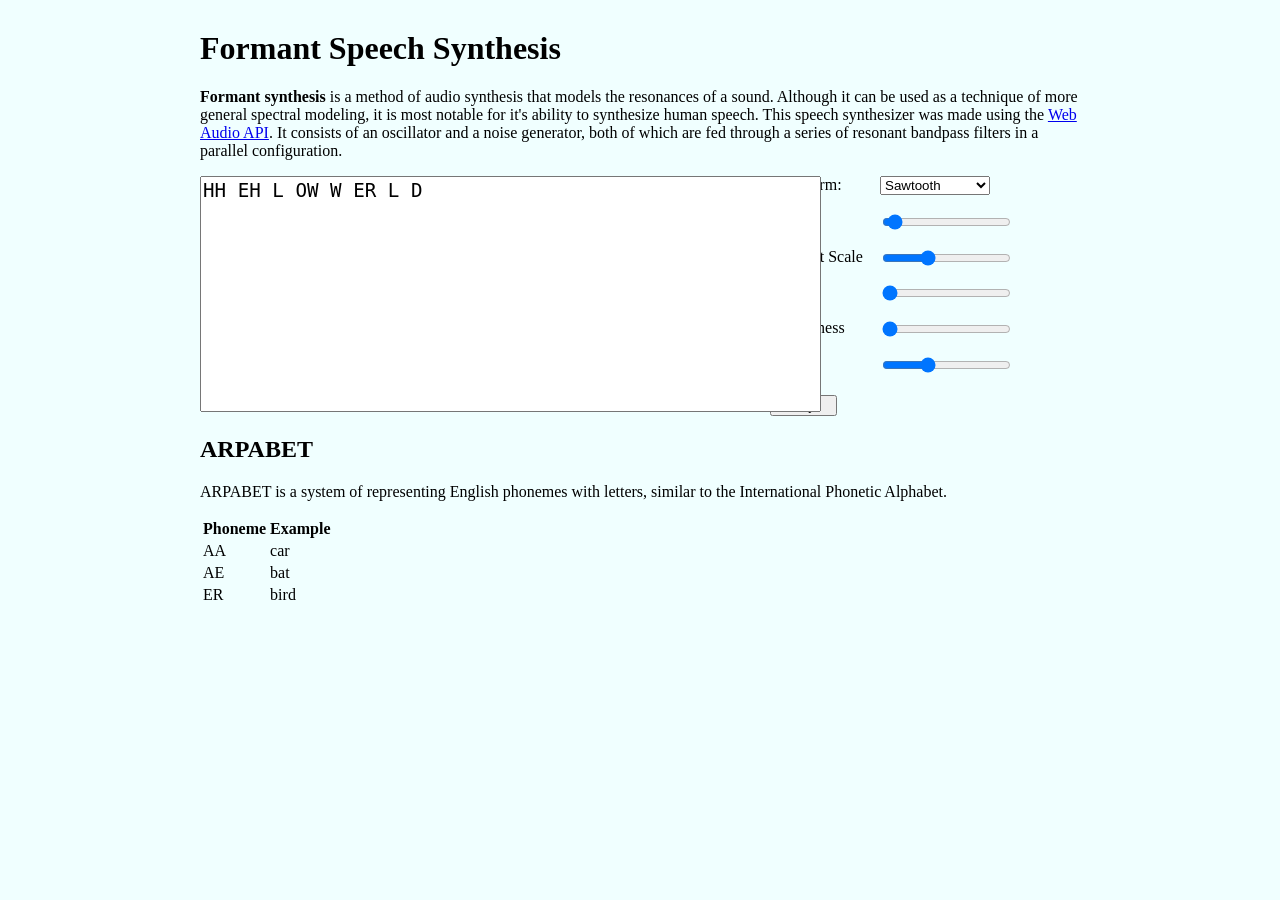
==== index.html @ 686d95c6 "updating sliders" ====
<!DOCTYPE html>
<html lang="en-US">

<!-- speechgadget.io -->

  <head>
  	<meta charset="utf-8" />
  	<meta name="viewport" content="width=device-width" />
  	<title>Speech Synthesizer</title>
  	<link href="./styles/style.css" rel="stylesheet">
  </head>

  <body>
  	
  	<div>
  	  <h1>Formant Speech Synthesis</h1>
  	  <p><strong>Formant synthesis</strong> is a method of audio synthesis that models the resonances of a sound. Although it can be used as a technique of more general spectral modeling, it is most notable for it's ability to synthesize human speech. This speech synthesizer was made using the <a href="https://webaudioapi.com/samples/">Web Audio API</a>. It consists of an oscillator and a noise generator, both of which are fed through a series of resonant bandpass filters in a parallel configuration.</p> <!-- Many of the methods implemented were based on designs laid out in Dennis Klatt's <em>Software For A Parallel/Formant Speech Synthesizer</em>.</p> -->
    </div>

    <div class='app-container'>

      <div class='textarea-container'>
  	    <textarea id="text-field" rows="10" cols="50" spellcheck="false">HH EH L OW W ER L D</textarea>
  	  </div>

  	  <div class='parameter-container'>

        <div class='param-row'>
  	    <!-- <div class='oscillator-container'> -->
          <div class='param-label'>
  	  	    <label for="oscillator-select">Waveform:</label>
          </div>
          <div class='param-select'>
  	        <select name="oscillator" id="oscillator-select">
  	          <option value="sawtooth">Sawtooth</option>
  	          <option value="square">Square</option>
  	          <option value="noise">Noise</option>
  	        </select>
          </div>

  	    </div>

        <div class='param-row'>
          <div class='param-label'>
  	        <label for="frequency">Pitch</label>
          </div>
          <div class='param-slider'>
  	        <input 
  	  	      name="frequency"
  	          id="frequency" 
  	          type="range" 
  	          min="40" 
  	          max="500" 
  	          value="60" />
          </div>
  	    </div>

  	    <div class='param-row'>
          <div class='param-label'>
  	  	    <label for="formant-shift">Formant Scale</label>
          </div>
          <div class='param-slider'>
  	        <input 
  	          name="formant-shift"
  	  	      id="formant-shift"
  	  	      type="range"
  	  	      min="0.5"
  	  	      max="2"
  	  	      value="1"
  	  	      step=0.05 />
          </div>
  	    </div>

  	    <div class='param-row'>
          <div class='param-label'>
  	        <label for='vibrato-slider'>Vibrato</label>
          </div>
          <div class='param-slider'>
  	        <input 
  	          type="range" 
  	          name="vibrato-slider"
  	          id="vibrato"
  	          min="0"
  	          max="1"
  	          value="0"
  	          step=0.01 />
          </div>
  	    </div>

        <div class='param-row'>
          <div class='param-label'>
            <label for='breathiness-slider'>Breathiness</label>
          </div>
          <div class='param-slider'>
            <input 
              type="range" 
              name="breathiness-slider"
              id="breathiness"
              min="0"
              max="1"
              value="0"
              step=0.01 />
          </div>
        </div>

        <div class='param-row'>
          <div class='param-label'>
            <label for='speed-slider'>Speed</label>
          </div>
          <div class='param-slider'>
            <input 
              type="range"
              name="speed-slider"
              id="speed"
              min="0.5"
              max="2"
              value="1"
              step=0.01 />
          </div>
        </div>

        <div>
          <button id="say-button">Say</button>
        </div>

  	  </div>
  	  
  	</div>

  	<div class='arpabet-container'>
  	  <h2>ARPABET</h2>
  	  <p>ARPABET is a system of representing English phonemes with letters, similar to the International Phonetic Alphabet.
  	  <table>
  	  	<tr>
  	  	  <th>Phoneme</th>
  	  	  <th>Example</th>
  	  	</tr>
  	  	<tr>
  	  	  <td>AA</td>
  	  	  <td>car</td>
  	  	</tr>
  	  	<tr>
  	  	  <td>AE</td>
  	  	  <td>bat</td>
  	  	</tr>
  	  	<tr>
  	  	  <td>ER</th>
  	  	  <td>bird</td>
  	  </table>
<!--   	  <p>AA: <em>car</em><br>AE: <em>bat</em><br>IY: <em>eat</em></p> -->
  	</div>

  	<script src="scripts/main.js"></script>
  </body>

</html>
---- styles/style.css ----
html {background-color: azure;}

/*h1,
h2,
p,
label,
table */

body {
  /*font-family: Calibri;*/
  margin-left: 200px;
  margin-right: 200px;
  margin-top: 30px;
}

/*h1,
h2,
p {
  text-align: center;
}*/


textarea {
  /*width: 1000px;
  height: 400px;*/
  resize: none;
  font-size: 1.2rem;
  text-transform: uppercase;
  position: relative;
  left: 0%;
  /*display: block;
  margin-left: auto;
  margin-right: auto;*/
  /*color: white;
  background-color: black;*/
}

.app-container {
  display: flex;
/*  margin: auto;
  width: 50%;
  padding: 10px;*/
}

.textarea-container {
  /*position: absolute;*/
  width: 570px;
}

.parameter-container {
  display: flex;
  /*flex: 1;*/
  flex-direction: column;
  width: 300px;
  /*position: absolute;*/
  /*left: 38%;*/
}

.param-row {
  display: flex;
  flex: 1;
  flex-direction: row;
}

.param-label {
  width: 110px;
}

#oscillator-select {
  width: 110px;
}

.param-slider {
  flex-wrap: wrap;
}

.arpabet-container {
  /*position: absolute;*/
  /*top: 60%;*/
}

button {
  margin-top: 5px;
  padding-left: 20px;
  padding-right: 20px;
}

/*
.formant-shift-container {
  position: absolute;
  left: 0%;
  top: 0%;
}*/
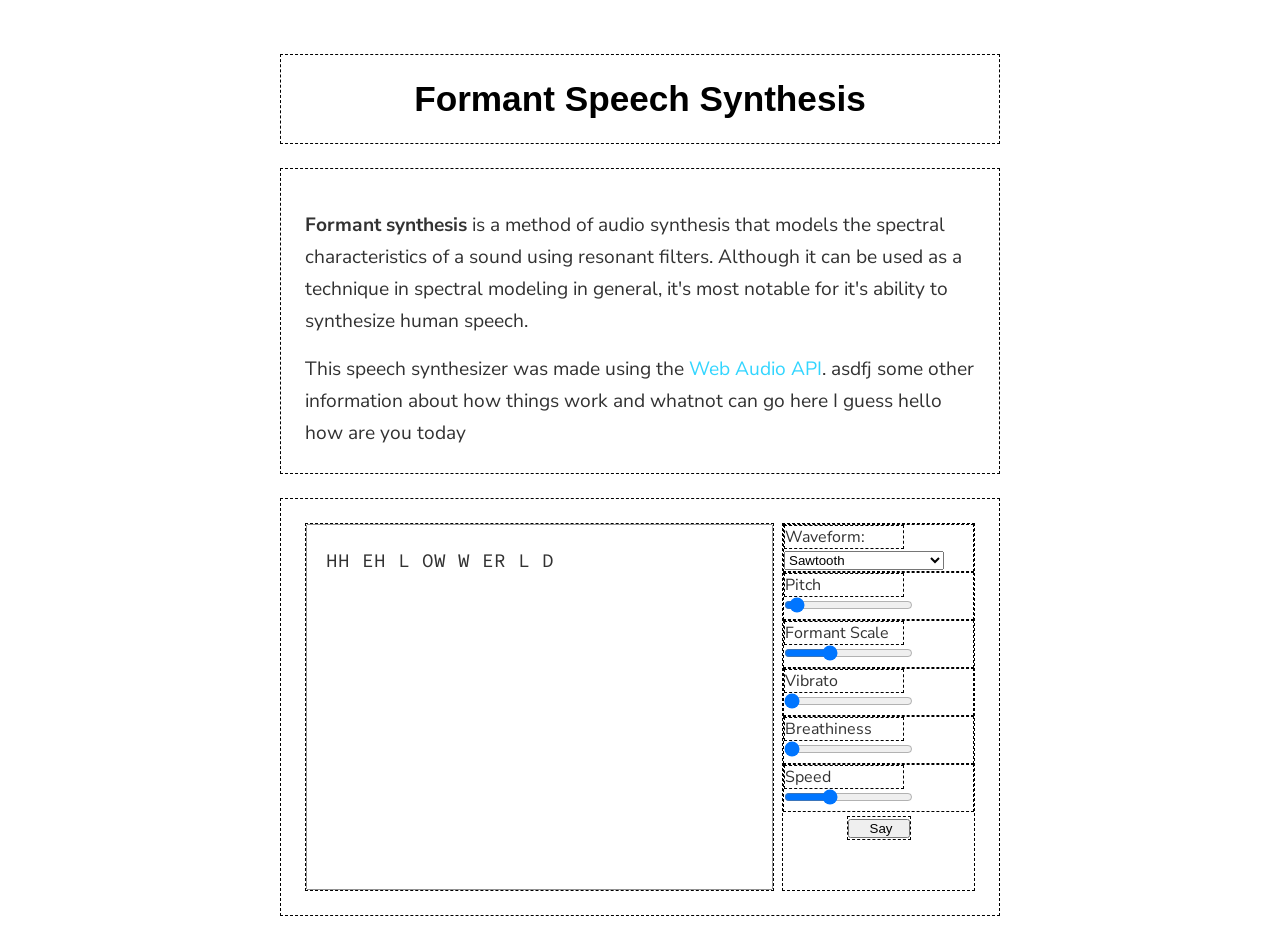
==== commit 042a461b: "updating css" ====
--- a/index.html
+++ b/index.html
@@ -8,126 +8,138 @@
   	<meta name="viewport" content="width=device-width" />
   	<title>Speech Synthesizer</title>
   	<link href="./styles/style.css" rel="stylesheet">
+    <link rel='stylesheet' href='https://fonts.googleapis.com/css?family=Poppins'>
+    <link rel='stylesheet' href='https://fonts.googleapis.com/css?family=Open+Sans'>
+    <link rel='stylesheet' href='https://fonts.googleapis.com/css?family=Work+Sans'>
+    <link rel='stylesheet' href='https://fonts.googleapis.com/css?family=Roboto+Mono'>
+    <link rel='stylesheet' href='https://fonts.googleapis.com/css?family=Nunito+Sans'>
+    <link rel='stylesheet' href='https://fonts.googleapis.com/css?family=Source+Code+Pro'>
   </head>
 
   <body>
-  	
-  	<div>
-  	  <h1>Formant Speech Synthesis</h1>
-  	  <p><strong>Formant synthesis</strong> is a method of audio synthesis that models the resonances of a sound. Although it can be used as a technique of more general spectral modeling, it is most notable for it's ability to synthesize human speech. This speech synthesizer was made using the <a href="https://webaudioapi.com/samples/">Web Audio API</a>. It consists of an oscillator and a noise generator, both of which are fed through a series of resonant bandpass filters in a parallel configuration.</p> <!-- Many of the methods implemented were based on designs laid out in Dennis Klatt's <em>Software For A Parallel/Formant Speech Synthesizer</em>.</p> -->
-    </div>
 
-    <div class='app-container'>
+    <div class='content'>
 
-      <div class='textarea-container'>
-  	    <textarea id="text-field" rows="10" cols="50" spellcheck="false">HH EH L OW W ER L D</textarea>
-  	  </div>
+	  <div class="about-container">
+		<h1>Formant Speech Synthesis</h1>
+	  </div>
+	
+	  <div class="about-container">
+  	    <p><strong>Formant synthesis</strong> is a method of audio synthesis that models the spectral characteristics of a sound using resonant filters. Although it can be used as a technique in spectral modeling in general, it's most notable for it's ability to synthesize human speech.</p>
+		<p>This speech synthesizer was made using the <a href="https://webaudioapi.com/samples/">Web Audio API</a>. asdfj some other information about how things work and whatnot can go here I guess hello how are you today</p>
+	  </div>
 
-  	  <div class='parameter-container'>
+      <div class='app-container'>
 
-        <div class='param-row'>
-  	    <!-- <div class='oscillator-container'> -->
-          <div class='param-label'>
-  	  	    <label for="oscillator-select">Waveform:</label>
+        <div class='textarea-container'>
+  	      <textarea id="text-field" rows="10" cols="50" spellcheck="false">HH EH L OW W ER L D</textarea>
+  	    </div>
+
+  	    <div class='parameter-container'>
+
+          <div class='param-row'>
+  	      <!-- <div class='oscillator-container'> -->
+            <div class='param-label'>
+  	  	      <label for="oscillator-select">Waveform:</label>
+            </div>
+            <div class='param-select'>
+  	          <select name="oscillator" id="oscillator-select">
+  	            <option value="sawtooth">Sawtooth</option>
+  	            <option value="square">Square</option>
+  	            <option value="noise">Noise</option>
+  	          </select>
+            </div>
+
+  	      </div>
+
+          <div class='param-row'>
+            <div class='param-label'>
+  	          <label for="frequency">Pitch</label>
+            </div>
+            <div class='param-slider'>
+  	          <input 
+  	  	        name="frequency"
+  	            id="frequency" 
+  	            type="range" 
+  	            min="40" 
+  	            max="500" 
+  	            value="60" />
+            </div>
+  	      </div>
+
+  	      <div class='param-row'>
+            <div class='param-label'>
+  	  	      <label for="formant-shift">Formant Scale</label>
+            </div>
+            <div class='param-slider'>
+  	          <input 
+  	            name="formant-shift"
+  	  	        id="formant-shift"
+  	  	        type="range"
+  	  	        min="0.5"
+  	  	        max="2"
+  	  	        value="1"
+  	  	        step=0.05 />
+            </div>
+  	      </div>
+
+  	      <div class='param-row'>
+            <div class='param-label'>
+  	          <label for='vibrato-slider'>Vibrato</label>
+            </div>
+            <div class='param-slider'>
+  	          <input 
+  	            type="range" 
+  	            name="vibrato-slider"
+  	            id="vibrato"
+  	            min="0"
+  	            max="1"
+  	            value="0"
+  	            step=0.01 />
+            </div>
+  	      </div>
+
+          <div class='param-row'>
+            <div class='param-label'>
+              <label for='breathiness-slider'>Breathiness</label>
+            </div>
+            <div class='param-slider'>
+              <input 
+                type="range" 
+                name="breathiness-slider"
+                id="breathiness"
+                min="0"
+                max="1"
+                value="0"
+                step=0.01 />
+            </div>
           </div>
-          <div class='param-select'>
-  	        <select name="oscillator" id="oscillator-select">
-  	          <option value="sawtooth">Sawtooth</option>
-  	          <option value="square">Square</option>
-  	          <option value="noise">Noise</option>
-  	        </select>
+
+          <div class='param-row'>
+            <div class='param-label'>
+              <label for='speed-slider'>Speed</label>
+            </div>
+            <div class='param-slider'>
+              <input 
+                type="range"
+                name="speed-slider"
+                id="speed"
+                min="0.5"
+                max="2"
+                value="1"
+                step=0.01 />
+            </div>
+          </div>
+
+          <div class="button-container">
+            <button id="say-button">Say</button>
           </div>
 
   	    </div>
+  	  
+  	  </div>
 
-        <div class='param-row'>
-          <div class='param-label'>
-  	        <label for="frequency">Pitch</label>
-          </div>
-          <div class='param-slider'>
-  	        <input 
-  	  	      name="frequency"
-  	          id="frequency" 
-  	          type="range" 
-  	          min="40" 
-  	          max="500" 
-  	          value="60" />
-          </div>
-  	    </div>
-
-  	    <div class='param-row'>
-          <div class='param-label'>
-  	  	    <label for="formant-shift">Formant Scale</label>
-          </div>
-          <div class='param-slider'>
-  	        <input 
-  	          name="formant-shift"
-  	  	      id="formant-shift"
-  	  	      type="range"
-  	  	      min="0.5"
-  	  	      max="2"
-  	  	      value="1"
-  	  	      step=0.05 />
-          </div>
-  	    </div>
-
-  	    <div class='param-row'>
-          <div class='param-label'>
-  	        <label for='vibrato-slider'>Vibrato</label>
-          </div>
-          <div class='param-slider'>
-  	        <input 
-  	          type="range" 
-  	          name="vibrato-slider"
-  	          id="vibrato"
-  	          min="0"
-  	          max="1"
-  	          value="0"
-  	          step=0.01 />
-          </div>
-  	    </div>
-
-        <div class='param-row'>
-          <div class='param-label'>
-            <label for='breathiness-slider'>Breathiness</label>
-          </div>
-          <div class='param-slider'>
-            <input 
-              type="range" 
-              name="breathiness-slider"
-              id="breathiness"
-              min="0"
-              max="1"
-              value="0"
-              step=0.01 />
-          </div>
-        </div>
-
-        <div class='param-row'>
-          <div class='param-label'>
-            <label for='speed-slider'>Speed</label>
-          </div>
-          <div class='param-slider'>
-            <input 
-              type="range"
-              name="speed-slider"
-              id="speed"
-              min="0.5"
-              max="2"
-              value="1"
-              step=0.01 />
-          </div>
-        </div>
-
-        <div>
-          <button id="say-button">Say</button>
-        </div>
-
-  	  </div>
-  	  
-  	</div>
-
-  	<div class='arpabet-container'>
+  	<!-- <div class='arpabet-container'>
   	  <h2>ARPABET</h2>
   	  <p>ARPABET is a system of representing English phonemes with letters, similar to the International Phonetic Alphabet.
   	  <table>
@@ -147,10 +159,12 @@
   	  	  <td>ER</th>
   	  	  <td>bird</td>
   	  </table>
-<!--   	  <p>AA: <em>car</em><br>AE: <em>bat</em><br>IY: <em>eat</em></p> -->
-  	</div>
+  	</div> -->
+
+    </div>
 
   	<script src="scripts/main.js"></script>
+
   </body>
 
 </html>
--- a/styles/style.css
+++ b/styles/style.css
@@ -1,86 +1,122 @@
-html {background-color: azure;}
 
-/*h1,
-h2,
-p,
-label,
-table */
+* {
+  margin: 0;
+  padding: 0;
+  box-sizing: border-box;
+}
+
+.content {
+  width: 60%;
+}
+
+.about-container, .app-container {
+  border: 1px dashed;
+  margin: 1.5rem;
+  padding: 1.5rem;
+}
 
 body {
-  /*font-family: Calibri;*/
-  margin-left: 200px;
-  margin-right: 200px;
+  font-family: 'Nunito Sans';
+  margin-left: auto;
+  margin-right: auto;
   margin-top: 30px;
 }
 
-/*h1,
-h2,
+h1 {
+  text-align: center;
+  font-size: 2.2rem;
+}
+
+h1, h2, h3 {
+  font-family: Poppins bold, sans-serif;
+}
+
 p {
-  text-align: center;
-}*/
+  font-size: 1.2rem;
+  line-height: 2rem;
+  margin-top: 1rem;
+}
 
+p, 
+label, 
+li,
+textarea {
+  opacity: 80%;
+}
 
-textarea {
-  /*width: 1000px;
-  height: 400px;*/
-  resize: none;
-  font-size: 1.2rem;
-  text-transform: uppercase;
-  position: relative;
-  left: 0%;
-  /*display: block;
-  margin-left: auto;
-  margin-right: auto;*/
-  /*color: white;
-  background-color: black;*/
+a {
+  text-decoration: none;
+  color: #00ccff;
 }
 
 .app-container {
   display: flex;
-/*  margin: auto;
-  width: 50%;
-  padding: 10px;*/
+  flex-direction: row;
 }
 
 .textarea-container {
-  /*position: absolute;*/
-  width: 570px;
+  flex: 1;
+  min-width: 70%;
+  border: 1px dashed;
+  margin-right: 0.5rem;
+}
+
+textarea {
+  resize: none;
+  font-family: 'Source Code Pro';
+  font-size: 1.2rem;
+  line-height: 2rem;
+  text-transform: uppercase;
+
+  padding: 1em;
+  width: 100%;
+  height: 100%;
 }
 
 .parameter-container {
+  /* flex-wrap: wrap; */
+  border: 1px dashed;
   display: flex;
-  /*flex: 1;*/
   flex-direction: column;
-  width: 300px;
-  /*position: absolute;*/
-  /*left: 38%;*/
+  max-width: 50%;
 }
 
 .param-row {
+  border: 1px dashed;
   display: flex;
-  flex: 1;
   flex-direction: row;
+  flex-wrap: wrap;
+  height: 3rem;
 }
 
 .param-label {
-  width: 110px;
+  border: 1px dashed;
+  width: 12ch;
+}
+
+.param-select {
+  flex-wrap: wrap;
+  width: 10rem;
 }
 
 #oscillator-select {
-  width: 110px;
+  width: 100%;
 }
 
 .param-slider {
   flex-wrap: wrap;
 }
 
-.arpabet-container {
-  /*position: absolute;*/
-  /*top: 60%;*/
+.button-container {
+  border: 1px dashed;
+  width: 4em;
+  margin-left: auto;
+  margin-right: auto;
+  margin-top: 2%;
 }
 
 button {
-  margin-top: 5px;
+  width: 100%;
   padding-left: 20px;
   padding-right: 20px;
 }
@@ -91,3 +127,9 @@
   left: 0%;
   top: 0%;
 }*/
+
+body {
+  display:flex;
+  justify-content: center;
+}
+
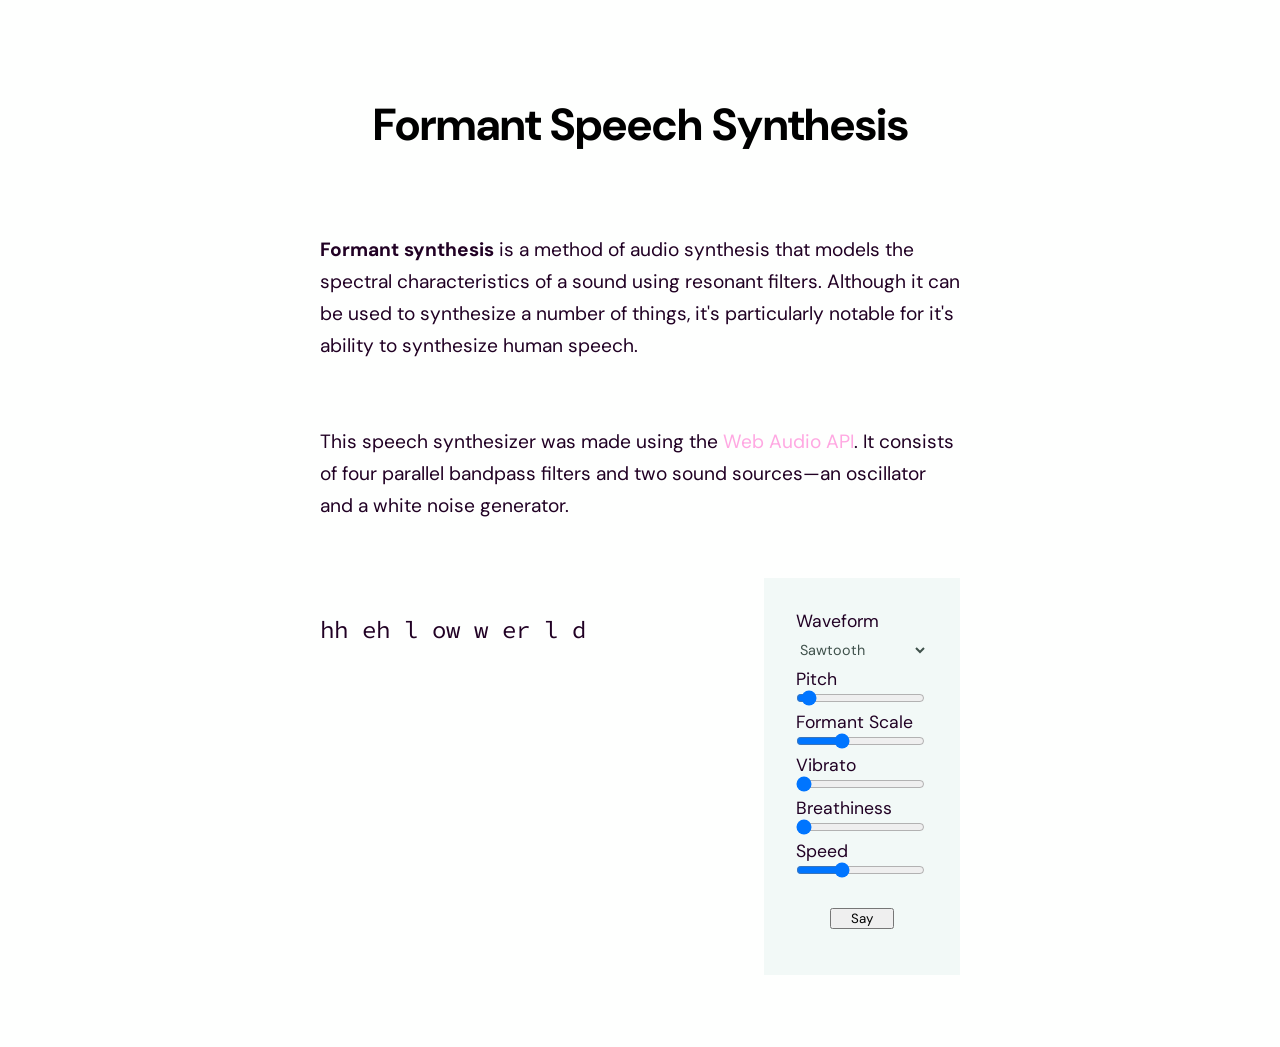
==== commit abec344e: "styling" ====
--- a/index.html
+++ b/index.html
@@ -14,6 +14,9 @@
     <link rel='stylesheet' href='https://fonts.googleapis.com/css?family=Roboto+Mono'>
     <link rel='stylesheet' href='https://fonts.googleapis.com/css?family=Nunito+Sans'>
     <link rel='stylesheet' href='https://fonts.googleapis.com/css?family=Source+Code+Pro'>
+	<link rel="stylesheet" href="https://fonts.googleapis.com/css?family=DM+Sans">
+	<link href="https://fonts.googleapis.com/css2?family=DM+Sans:wght@700&display=swap" rel="stylesheet">
+
   </head>
 
   <body>
@@ -25,14 +28,20 @@
 	  </div>
 	
 	  <div class="about-container">
-  	    <p><strong>Formant synthesis</strong> is a method of audio synthesis that models the spectral characteristics of a sound using resonant filters. Although it can be used as a technique in spectral modeling in general, it's most notable for it's ability to synthesize human speech.</p>
-		<p>This speech synthesizer was made using the <a href="https://webaudioapi.com/samples/">Web Audio API</a>. asdfj some other information about how things work and whatnot can go here I guess hello how are you today</p>
+  	    <p><strong>Formant synthesis</strong> is a method of audio synthesis that models the spectral characteristics of a sound using resonant filters. 
+			Although it can be used to synthesize a number of things, it's particularly notable for it's ability to synthesize human speech.</p>
+		<p>This speech synthesizer was made using the <a href="https://webaudioapi.com/samples/">Web Audio API</a>. 
+			It consists of four parallel bandpass filters and two sound sources&mdash;an oscillator and a white noise generator.</p>
+		
+		<!-- <p>It uses CMU's <a href="http://www.speech.cs.cmu.edu/tools/lextool.html">LexTool</a> for converting English text into pronouncable phonemes.</p> -->
+			
+	    <!-- <p>asdfj some other information about how things work and whatnot can go here I guess hello how are you today</p> -->
 	  </div>
 
       <div class='app-container'>
 
         <div class='textarea-container'>
-  	      <textarea id="text-field" rows="10" cols="50" spellcheck="false">HH EH L OW W ER L D</textarea>
+  	      <textarea id="text-field" rows="10" cols="50" spellcheck="false">hh eh l ow w er l d</textarea>
   	    </div>
 
   	    <div class='parameter-container'>
@@ -40,7 +49,7 @@
           <div class='param-row'>
   	      <!-- <div class='oscillator-container'> -->
             <div class='param-label'>
-  	  	      <label for="oscillator-select">Waveform:</label>
+  	  	      <label for="oscillator-select">Waveform</label>
             </div>
             <div class='param-select'>
   	          <select name="oscillator" id="oscillator-select">
--- a/styles/style.css
+++ b/styles/style.css
@@ -3,133 +3,210 @@
   margin: 0;
   padding: 0;
   box-sizing: border-box;
+  /* border: 1px dashed; */
 }
 
 .content {
+  background-color: #FEFFFE;
   width: 60%;
+  /* padding-left: 2rem;
+  padding-right: 2rem; */
+  padding-left: 0.8rem;
+  padding-right: 0.8rem;
+  padding: 2rem;
+  height: 100%;
 }
 
 .about-container, .app-container {
-  border: 1px dashed;
-  margin: 1.5rem;
-  padding: 1.5rem;
+  /* margin: 1rem; */
+  /* margin-top: 1.5rem; */
+  /* margin-bottom: 1.5rem; */
 }
 
 body {
-  font-family: 'Nunito Sans';
+  /* height: 100rem; */
+  /* height: 100%; */
+
+  display:flex;
+  justify-content: center;
+
+  /* font-family: 'Nunito Sans'; */
+  font-family: 'DM Sans';
   margin-left: auto;
   margin-right: auto;
-  margin-top: 30px;
+  margin-top: 1rem;
+  margin-bottom: 1rem;
+  /* background-color: #210124; */
+  background-color:  #FEFFFE;
 }
 
 h1 {
   text-align: center;
-  font-size: 2.2rem;
+  font-size: 2.8rem;
+
+  /* font-size: 3.5rem; */
+  padding: 3rem;
 }
 
 h1, h2, h3 {
-  font-family: Poppins bold, sans-serif;
+  /* font-family: Poppins bold, sans-serif; */
+  /* font-family: 'DM Sans', sans-serif; */
+  /* font-weight: 700; */
 }
 
 p {
+  /* margin-top: 1rem; */
+  /* margin-bottom: 1rem; */
   font-size: 1.2rem;
   line-height: 2rem;
-  margin-top: 1rem;
+
+  /* background-color: #eb892e62; */
+  /* background-color: #FEFFFE; */
+  padding: 4rem;
+  padding: 2rem;
 }
 
 p, 
 label, 
 li,
-textarea {
-  opacity: 80%;
+textarea, 
+select 
+button {
+  /* opacity: 80%; */
+  color: #210124;
+}
+
+label {
+  font-size: 1.1rem;
 }
 
 a {
   text-decoration: none;
-  color: #00ccff;
+  /* color: #00ccff; */
+  color: #FEFFFE;
+  color: #ff8ad8bd;
 }
 
 .app-container {
+  /* border: 3px solid rgb(241, 241, 241); */
+  /* padding: 1rem; */
   display: flex;
   flex-direction: row;
+  padding: 1.5rem;   
+  padding-left: 0;
+  padding-right: 2rem;
+  height: 32%;
+}
+
+.app-container, textarea {
+  background-color: #FEFFFE;
 }
 
 .textarea-container {
   flex: 1;
-  min-width: 70%;
-  border: 1px dashed;
-  margin-right: 0.5rem;
+  /* min-width: 70%; */
+  margin-right: 1.5rem;
 }
 
 textarea {
+  /* border: 4px solid rgb(241, 241, 241); */
+  border: none;
+  /* border: none; */
+  outline: none;
   resize: none;
   font-family: 'Source Code Pro';
-  font-size: 1.2rem;
+  /* font-size: 1.4rem; */
+  font-size: 1.5rem;
   line-height: 2rem;
-  text-transform: uppercase;
-
-  padding: 1em;
+  text-transform: lowercase;
+
+  color: #210124;
+
+  padding: 1.5em;
   width: 100%;
   height: 100%;
+  padding-left: 2rem;
 }
 
 .parameter-container {
+  /* border: 4px solid rgb(241, 241, 241); */
+  /* background-color: #E5FCF5; */
+  /* background-color: #f1f7f5; */
+  background-color: #d4ebe44c;
+  /* padding: 1rem; */
+  padding: 2rem;
   /* flex-wrap: wrap; */
-  border: 1px dashed;
   display: flex;
   flex-direction: column;
-  max-width: 50%;
+  /* max-width: 50%; */
+  width: min-content;
 }
 
 .param-row {
-  border: 1px dashed;
   display: flex;
   flex-direction: row;
   flex-wrap: wrap;
-  height: 3rem;
+  /* height: 3rem; */
 }
 
 .param-label {
-  border: 1px dashed;
   width: 12ch;
 }
+
 
 .param-select {
   flex-wrap: wrap;
-  width: 10rem;
+  /* width: 10rem; */
+  width: 100%;
+}
+
+#oscillator-select:hover {
+  background-color: #e0ebe89e;
 }
 
 #oscillator-select {
-  width: 100%;
+  font-size: 0.9rem;
+  width: 100%;
+  /* display: none; */
+  /* background-color: #f1f7f5; */
+  background-color: #ffffff00;
+  color: #40524c;
+  border: none;
+
+  padding-top: 0.5rem;
+  padding-bottom: 0.5rem;
+  font-family: 'DM Sans';
 }
 
 .param-slider {
   flex-wrap: wrap;
 }
 
-.button-container {
-  border: 1px dashed;
+.button-container { 
   width: 4em;
+  /* width: 100%; */
   margin-left: auto;
   margin-right: auto;
-  margin-top: 2%;
+  /* margin-top: 2%; */
+  margin-top: 1.5rem;
 }
 
 button {
   width: 100%;
-  padding-left: 20px;
-  padding-right: 20px;
-}
-
-/*
-.formant-shift-container {
-  position: absolute;
-  left: 0%;
-  top: 0%;
-}*/
-
-body {
-  display:flex;
-  justify-content: center;
-}
-
+  font-family: 'DM Sans';
+  /* padding-left: 20px; */
+  /* padding-right: 20px; */
+
+  /* padding: 0.5rem; */
+  /* border: none; */
+  /* background-color: #c5d8d2; */
+  /* background-color: #e0ebe89e; */
+}
+
+/* button:hover { */
+  /* background-color: #e0ebe8d5; */
+/* } */
+
+
+
+
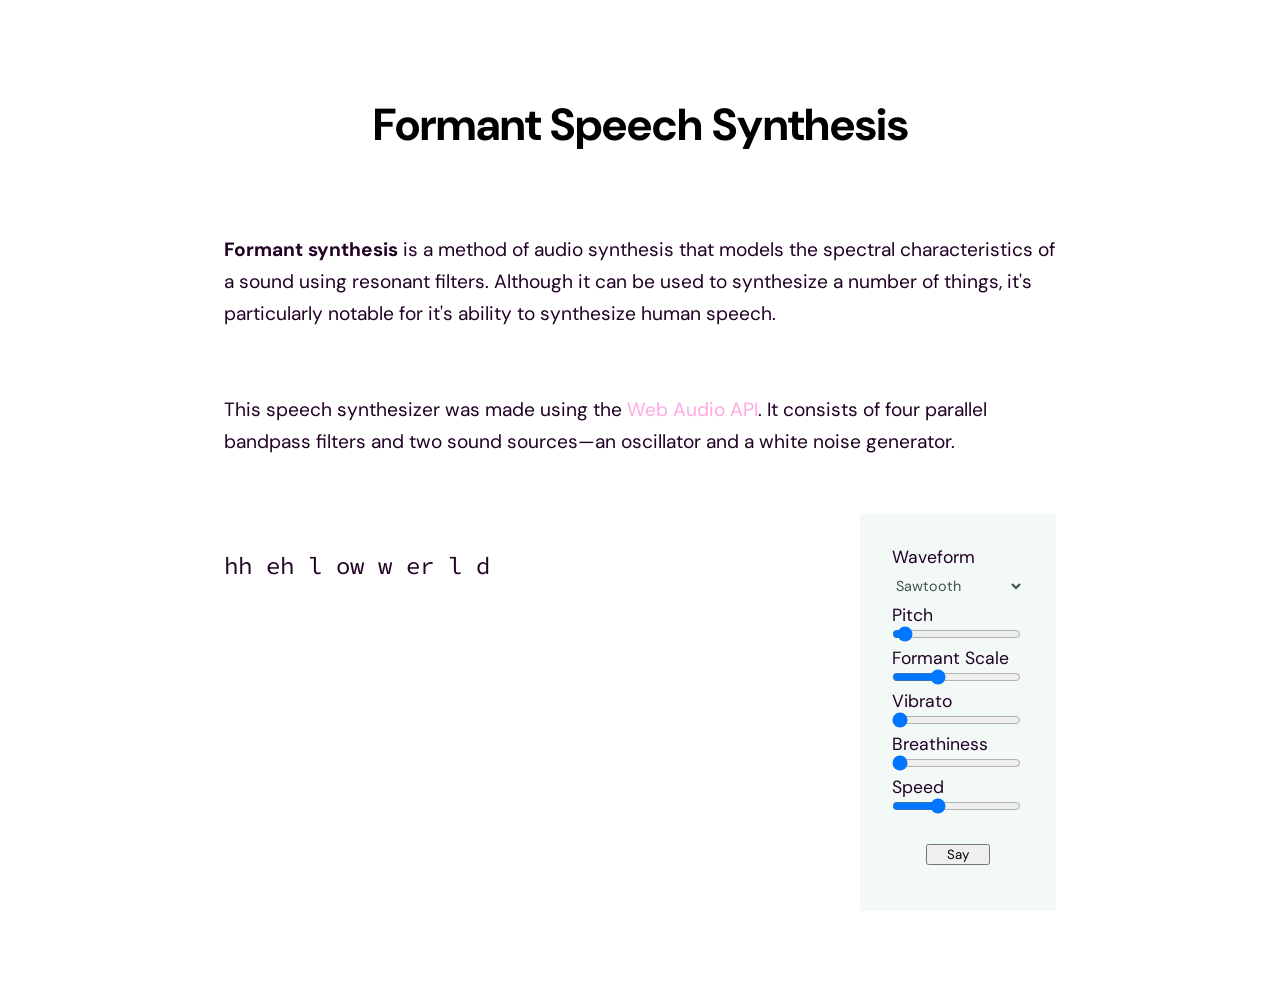
==== commit 25e9587a: "separating scripts" ====
--- a/index.html
+++ b/index.html
@@ -172,7 +172,8 @@
 
     </div>
 
-  	<script src="scripts/main.js"></script>
+	<!-- <script type="module" src="scripts/audio-component.js"></script> -->
+  	<script type="module" src="scripts/main.js"></script>
 
   </body>
 
--- a/styles/style.css
+++ b/styles/style.css
@@ -8,62 +8,39 @@
 
 .content {
   background-color: #FEFFFE;
-  width: 60%;
-  /* padding-left: 2rem;
-  padding-right: 2rem; */
-  padding-left: 0.8rem;
-  padding-right: 0.8rem;
+  /* width: 60%; */
+  width: 60rem;
   padding: 2rem;
   height: 100%;
 }
 
-.about-container, .app-container {
-  /* margin: 1rem; */
-  /* margin-top: 1.5rem; */
-  /* margin-bottom: 1.5rem; */
-}
-
 body {
-  /* height: 100rem; */
-  /* height: 100%; */
-
   display:flex;
   justify-content: center;
 
-  /* font-family: 'Nunito Sans'; */
-  font-family: 'DM Sans';
+  font-family: 'DM Sans', helvetica;
   margin-left: auto;
   margin-right: auto;
   margin-top: 1rem;
   margin-bottom: 1rem;
+  background-color:  #FEFFFE;
+
   /* background-color: #210124; */
-  background-color:  #FEFFFE;
 }
 
 h1 {
   text-align: center;
   font-size: 2.8rem;
-
-  /* font-size: 3.5rem; */
   padding: 3rem;
 }
 
-h1, h2, h3 {
-  /* font-family: Poppins bold, sans-serif; */
-  /* font-family: 'DM Sans', sans-serif; */
-  /* font-weight: 700; */
-}
-
 p {
-  /* margin-top: 1rem; */
-  /* margin-bottom: 1rem; */
   font-size: 1.2rem;
   line-height: 2rem;
+  padding: 4rem;
+  padding: 2rem;
 
   /* background-color: #eb892e62; */
-  /* background-color: #FEFFFE; */
-  padding: 4rem;
-  padding: 2rem;
 }
 
 p, 
@@ -72,7 +49,6 @@
 textarea, 
 select 
 button {
-  /* opacity: 80%; */
   color: #210124;
 }
 
@@ -82,14 +58,10 @@
 
 a {
   text-decoration: none;
-  /* color: #00ccff; */
-  color: #FEFFFE;
   color: #ff8ad8bd;
 }
 
 .app-container {
-  /* border: 3px solid rgb(241, 241, 241); */
-  /* padding: 1rem; */
   display: flex;
   flex-direction: row;
   padding: 1.5rem;   
@@ -104,22 +76,17 @@
 
 .textarea-container {
   flex: 1;
-  /* min-width: 70%; */
   margin-right: 1.5rem;
 }
 
 textarea {
-  /* border: 4px solid rgb(241, 241, 241); */
   border: none;
-  /* border: none; */
   outline: none;
   resize: none;
   font-family: 'Source Code Pro';
-  /* font-size: 1.4rem; */
   font-size: 1.5rem;
   line-height: 2rem;
   text-transform: lowercase;
-
   color: #210124;
 
   padding: 1.5em;
@@ -129,16 +96,10 @@
 }
 
 .parameter-container {
-  /* border: 4px solid rgb(241, 241, 241); */
-  /* background-color: #E5FCF5; */
-  /* background-color: #f1f7f5; */
   background-color: #d4ebe44c;
-  /* padding: 1rem; */
   padding: 2rem;
-  /* flex-wrap: wrap; */
   display: flex;
   flex-direction: column;
-  /* max-width: 50%; */
   width: min-content;
 }
 
@@ -153,7 +114,6 @@
   width: 12ch;
 }
 
-
 .param-select {
   flex-wrap: wrap;
   /* width: 10rem; */
@@ -167,46 +127,30 @@
 #oscillator-select {
   font-size: 0.9rem;
   width: 100%;
-  /* display: none; */
-  /* background-color: #f1f7f5; */
   background-color: #ffffff00;
   color: #40524c;
   border: none;
 
   padding-top: 0.5rem;
   padding-bottom: 0.5rem;
-  font-family: 'DM Sans';
+  font-family: 'DM Sans', calibri;
 }
 
 .param-slider {
-  flex-wrap: wrap;
+  flex-wrap: wrap;       /* can probably delete this */
 }
 
 .button-container { 
   width: 4em;
-  /* width: 100%; */
   margin-left: auto;
   margin-right: auto;
-  /* margin-top: 2%; */
   margin-top: 1.5rem;
 }
 
 button {
   width: 100%;
-  font-family: 'DM Sans';
-  /* padding-left: 20px; */
-  /* padding-right: 20px; */
-
-  /* padding: 0.5rem; */
-  /* border: none; */
-  /* background-color: #c5d8d2; */
-  /* background-color: #e0ebe89e; */
+  font-family: 'DM Sans', helvetica;
 }
-
-/* button:hover { */
-  /* background-color: #e0ebe8d5; */
-/* } */
 
 
 
-
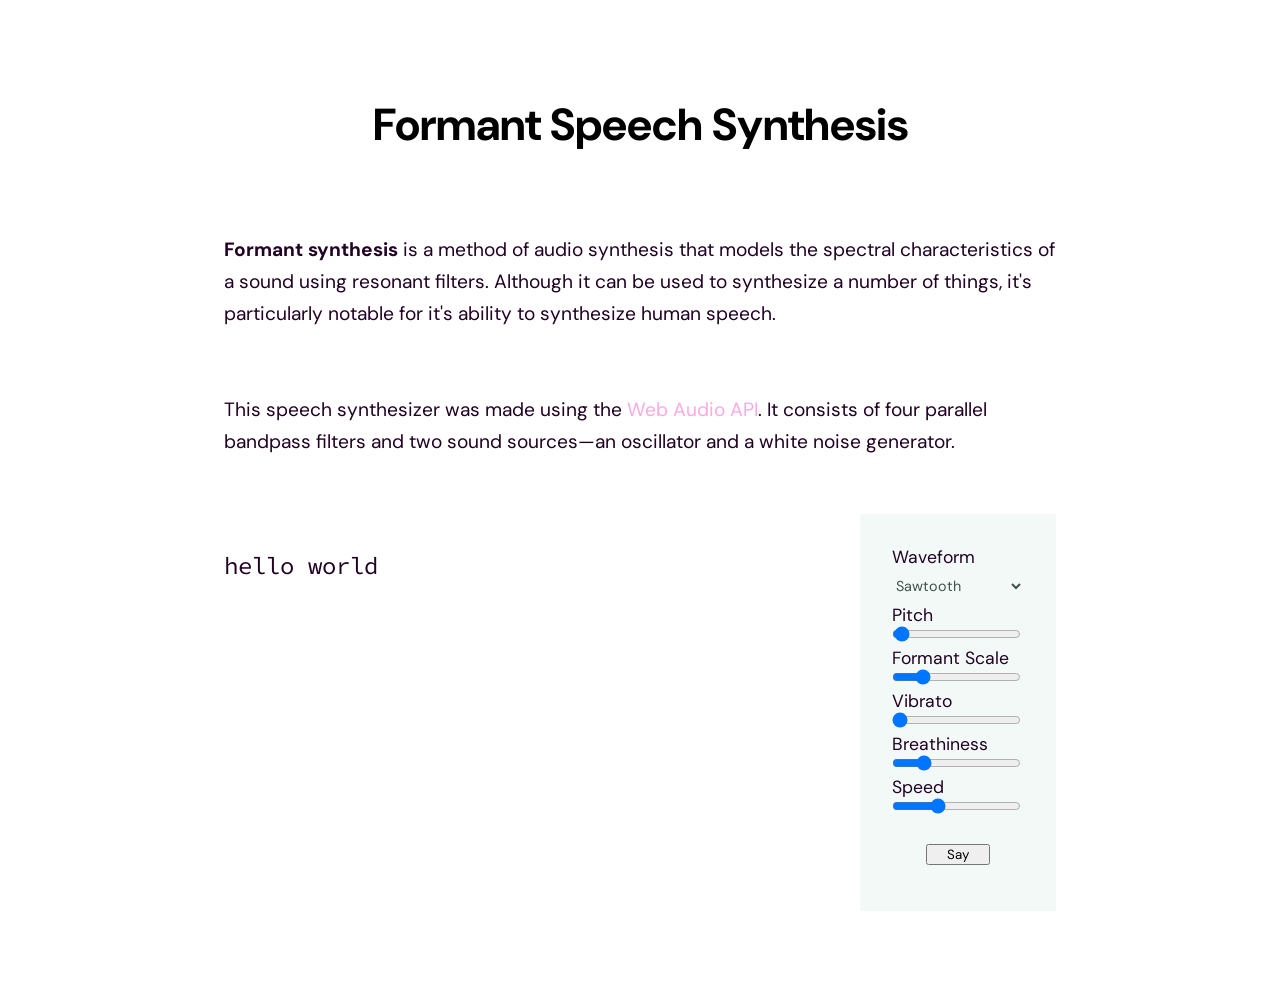
==== commit 1978813b: "Organizing and adding cmudict" ====
--- a/index.html
+++ b/index.html
@@ -23,6 +23,16 @@
 
     <div class='content'>
 
+	  <!-- <div class="nav-bar">
+	    <ul>
+	      <li><a>Home</a></li>
+	      <li><a>Gadgets</a></li>
+	      <li><a>Music</a></li>
+	      <li><a>Contact</a></li>
+	      <li><a>About</a></li>
+	    </ul>
+	  </div> -->
+
 	  <div class="about-container">
 		<h1>Formant Speech Synthesis</h1>
 	  </div>
@@ -41,7 +51,7 @@
       <div class='app-container'>
 
         <div class='textarea-container'>
-  	      <textarea id="text-field" rows="10" cols="50" spellcheck="false">hh eh l ow w er l d</textarea>
+  	      <textarea id="text-field" rows="10" cols="50" spellcheck="false">hello world</textarea>
   	    </div>
 
   	    <div class='parameter-container'>
@@ -72,7 +82,7 @@
   	            type="range" 
   	            min="40" 
   	            max="500" 
-  	            value="60" />
+  	            value="48" /> <!--value="60"-->
             </div>
   	      </div>
 
@@ -87,8 +97,8 @@
   	  	        type="range"
   	  	        min="0.5"
   	  	        max="2"
-  	  	        value="1"
-  	  	        step=0.05 />
+  	  	        value="0.8"  
+  	  	        step=0.05 />	<!--value="1"-->
             </div>
   	      </div>
 
@@ -119,7 +129,7 @@
                 id="breathiness"
                 min="0"
                 max="1"
-                value="0"
+                value="0.21"
                 step=0.01 />
             </div>
           </div>
--- a/styles/style.css
+++ b/styles/style.css
@@ -26,6 +26,24 @@
   background-color:  #FEFFFE;
 
   /* background-color: #210124; */
+}
+
+ul {
+  list-style-type: none;
+  margin: none;
+  overflow: hidden;
+  background-color: #d4ebe44c;
+}
+
+li {
+  float: left;
+}
+
+li a {
+  display: block;
+  font-size: 1.2rem;
+  padding: 1rem;
+  color: #210124;
 }
 
 h1 {
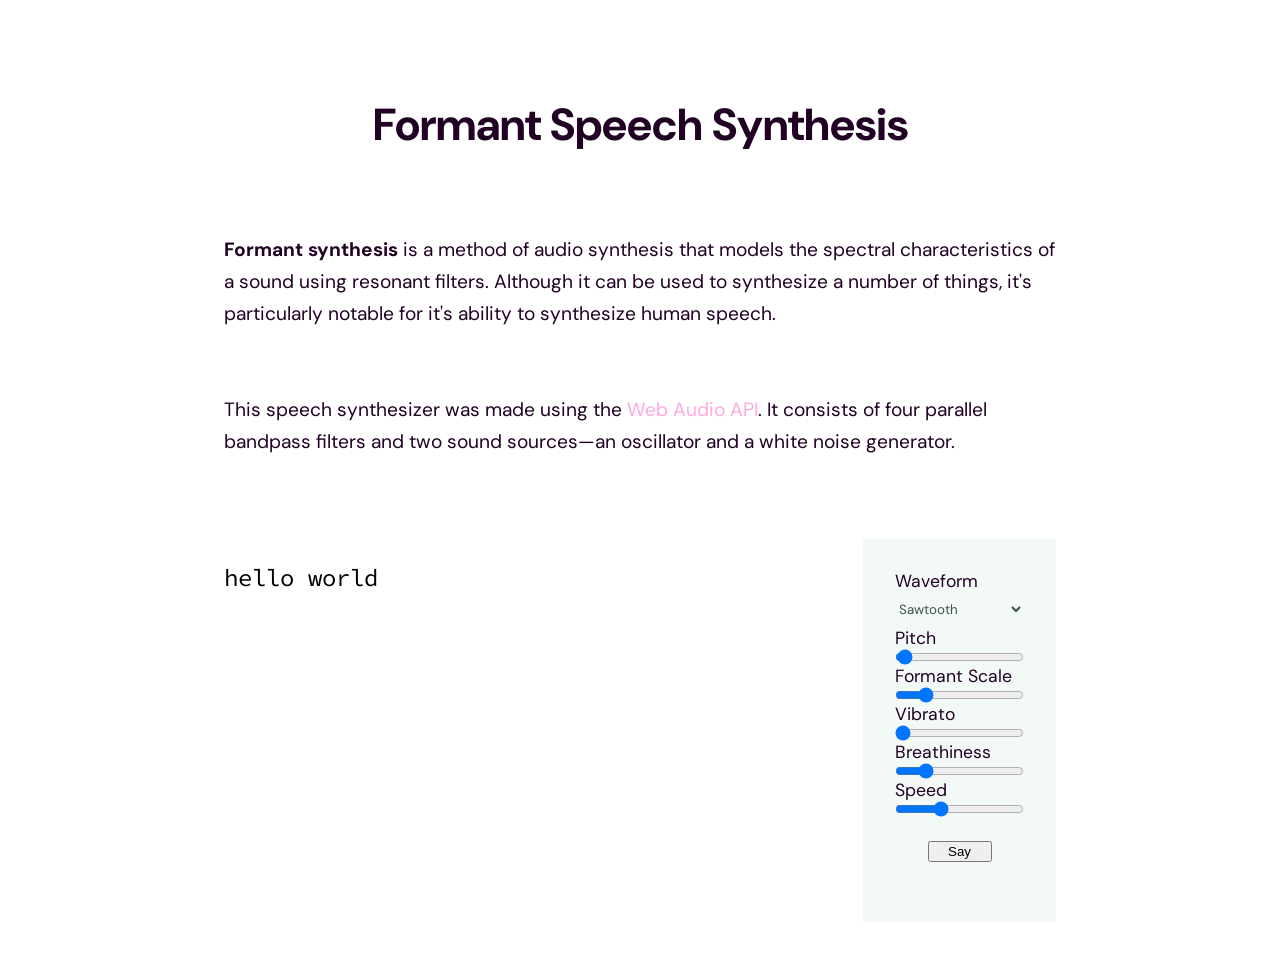
==== commit 8e287e84: "Adding noise waveform" ====
--- a/index.html
+++ b/index.html
@@ -1,190 +1,54 @@
 <!DOCTYPE html>
-<html lang="en-US">
+<html>
 
-<!-- speechgadget.io -->
+<head>
+  <link rel="stylesheet" href="https://fonts.googleapis.com/css?family=DM+Sans">
+  <link href="https://fonts.googleapis.com/css2?family=DM+Sans:wght@700&display=swap" rel="stylesheet">
+  <link rel='stylesheet' href='https://fonts.googleapis.com/css?family=Source+Code+Pro'>
 
-  <head>
-  	<meta charset="utf-8" />
-  	<meta name="viewport" content="width=device-width" />
-  	<title>Speech Synthesizer</title>
-  	<link href="./styles/style.css" rel="stylesheet">
-    <link rel='stylesheet' href='https://fonts.googleapis.com/css?family=Poppins'>
-    <link rel='stylesheet' href='https://fonts.googleapis.com/css?family=Open+Sans'>
-    <link rel='stylesheet' href='https://fonts.googleapis.com/css?family=Work+Sans'>
-    <link rel='stylesheet' href='https://fonts.googleapis.com/css?family=Roboto+Mono'>
-    <link rel='stylesheet' href='https://fonts.googleapis.com/css?family=Nunito+Sans'>
-    <link rel='stylesheet' href='https://fonts.googleapis.com/css?family=Source+Code+Pro'>
-	<link rel="stylesheet" href="https://fonts.googleapis.com/css?family=DM+Sans">
-	<link href="https://fonts.googleapis.com/css2?family=DM+Sans:wght@700&display=swap" rel="stylesheet">
+  <link href="./styles/style.css" rel="stylesheet">
 
-  </head>
+</head>
 
-  <body>
+<body>
 
-    <div class='content'>
+  <div class="container">
+    <h1>Formant Speech Synthesis</h1>
+    <p><strong>Formant synthesis</strong> is a method of audio synthesis that models the spectral characteristics of a sound using resonant filters. Although it can be used to synthesize a number of things, it's particularly notable for it's ability to synthesize human speech.</p>
+    <p>This speech synthesizer was made using the <a href="https://webaudioapi.com/samples/">Web Audio API</a>. It consists of four parallel bandpass filters and two sound sources—an oscillator and a white noise generator.</p>
+    
+    <div class="app-container">
 
-	  <!-- <div class="nav-bar">
-	    <ul>
-	      <li><a>Home</a></li>
-	      <li><a>Gadgets</a></li>
-	      <li><a>Music</a></li>
-	      <li><a>Contact</a></li>
-	      <li><a>About</a></li>
-	    </ul>
-	  </div> -->
+      <div class="text-container">
+        <textarea id="text-field" spellcheck="false">hello world</textarea>
+      </div>
 
-	  <div class="about-container">
-		<h1>Formant Speech Synthesis</h1>
-	  </div>
-	
-	  <div class="about-container">
-  	    <p><strong>Formant synthesis</strong> is a method of audio synthesis that models the spectral characteristics of a sound using resonant filters. 
-			Although it can be used to synthesize a number of things, it's particularly notable for it's ability to synthesize human speech.</p>
-		<p>This speech synthesizer was made using the <a href="https://webaudioapi.com/samples/">Web Audio API</a>. 
-			It consists of four parallel bandpass filters and two sound sources&mdash;an oscillator and a white noise generator.</p>
-		
-		<!-- <p>It uses CMU's <a href="http://www.speech.cs.cmu.edu/tools/lextool.html">LexTool</a> for converting English text into pronouncable phonemes.</p> -->
-			
-	    <!-- <p>asdfj some other information about how things work and whatnot can go here I guess hello how are you today</p> -->
-	  </div>
+      <div class="param-container">
+        <label>Waveform</label>
+        <select id="oscillator-select">
+          <option value="sawtooth">Sawtooth</option>
+          <option value="square">Square</option>
+          <option value="noise">Noise</option>
+        </select>
+        <label>Pitch</label>
+        <input type="range" id="frequency" min="40" max="500" value="48"/>
+        <label>Formant Scale</label>
+        <input type="range" id="formant-shift" min="0.5" max="2" value="0.8" step="0.05"/>
+        <label>Vibrato</label>
+        <input type="range" id="vibrato" min="0" max="1" value="0" step="0.01"/>
+        <label>Breathiness</label>
+        <input type="range" id="breathiness" min="0" max="1" value="0.2" step="0.01"/>
+        <label>Speed</label>
+        <input type="range" id="speed" min="0.5" max="2" value="1" step="0.01"/>
 
-      <div class='app-container'>
+        <button id="say-button">Say</button>
 
-        <div class='textarea-container'>
-  	      <textarea id="text-field" rows="10" cols="50" spellcheck="false">hello world</textarea>
-  	    </div>
+       
+      </div>
+    </div>
+  </div>
 
-  	    <div class='parameter-container'>
+  <script type="module" src="scripts/main.js"></script>
 
-          <div class='param-row'>
-  	      <!-- <div class='oscillator-container'> -->
-            <div class='param-label'>
-  	  	      <label for="oscillator-select">Waveform</label>
-            </div>
-            <div class='param-select'>
-  	          <select name="oscillator" id="oscillator-select">
-  	            <option value="sawtooth">Sawtooth</option>
-  	            <option value="square">Square</option>
-  	            <option value="noise">Noise</option>
-  	          </select>
-            </div>
-
-  	      </div>
-
-          <div class='param-row'>
-            <div class='param-label'>
-  	          <label for="frequency">Pitch</label>
-            </div>
-            <div class='param-slider'>
-  	          <input 
-  	  	        name="frequency"
-  	            id="frequency" 
-  	            type="range" 
-  	            min="40" 
-  	            max="500" 
-  	            value="48" /> <!--value="60"-->
-            </div>
-  	      </div>
-
-  	      <div class='param-row'>
-            <div class='param-label'>
-  	  	      <label for="formant-shift">Formant Scale</label>
-            </div>
-            <div class='param-slider'>
-  	          <input 
-  	            name="formant-shift"
-  	  	        id="formant-shift"
-  	  	        type="range"
-  	  	        min="0.5"
-  	  	        max="2"
-  	  	        value="0.8"  
-  	  	        step=0.05 />	<!--value="1"-->
-            </div>
-  	      </div>
-
-  	      <div class='param-row'>
-            <div class='param-label'>
-  	          <label for='vibrato-slider'>Vibrato</label>
-            </div>
-            <div class='param-slider'>
-  	          <input 
-  	            type="range" 
-  	            name="vibrato-slider"
-  	            id="vibrato"
-  	            min="0"
-  	            max="1"
-  	            value="0"
-  	            step=0.01 />
-            </div>
-  	      </div>
-
-          <div class='param-row'>
-            <div class='param-label'>
-              <label for='breathiness-slider'>Breathiness</label>
-            </div>
-            <div class='param-slider'>
-              <input 
-                type="range" 
-                name="breathiness-slider"
-                id="breathiness"
-                min="0"
-                max="1"
-                value="0.21"
-                step=0.01 />
-            </div>
-          </div>
-
-          <div class='param-row'>
-            <div class='param-label'>
-              <label for='speed-slider'>Speed</label>
-            </div>
-            <div class='param-slider'>
-              <input 
-                type="range"
-                name="speed-slider"
-                id="speed"
-                min="0.5"
-                max="2"
-                value="1"
-                step=0.01 />
-            </div>
-          </div>
-
-          <div class="button-container">
-            <button id="say-button">Say</button>
-          </div>
-
-  	    </div>
-  	  
-  	  </div>
-
-  	<!-- <div class='arpabet-container'>
-  	  <h2>ARPABET</h2>
-  	  <p>ARPABET is a system of representing English phonemes with letters, similar to the International Phonetic Alphabet.
-  	  <table>
-  	  	<tr>
-  	  	  <th>Phoneme</th>
-  	  	  <th>Example</th>
-  	  	</tr>
-  	  	<tr>
-  	  	  <td>AA</td>
-  	  	  <td>car</td>
-  	  	</tr>
-  	  	<tr>
-  	  	  <td>AE</td>
-  	  	  <td>bat</td>
-  	  	</tr>
-  	  	<tr>
-  	  	  <td>ER</th>
-  	  	  <td>bird</td>
-  	  </table>
-  	</div> -->
-
-    </div>
-
-	<!-- <script type="module" src="scripts/audio-component.js"></script> -->
-  	<script type="module" src="scripts/main.js"></script>
-
-  </body>
-
-</html>+</body>
+</html>
--- a/styles/style.css
+++ b/styles/style.css
@@ -1,174 +1,103 @@
-
+    
 * {
-  margin: 0;
-  padding: 0;
-  box-sizing: border-box;
-  /* border: 1px dashed; */
+    margin: 0;
+    padding: 0;
+    box-sizing: border-box;
+    /* border: 1px dashed; */
+}
+    
+    body, textarea {
+    background: #FEFFFE;
+}
+    
+body, select {
+    font-family: 'DM Sans', Calibri;
+    color: #210124;
 }
 
-.content {
-  background-color: #FEFFFE;
-  /* width: 60%; */
-  width: 60rem;
-  padding: 2rem;
-  height: 100%;
+.container {
+    max-width: 60rem;
+    padding-left: 2rem;
+    padding-right: 2rem;
+    margin: auto;
+    margin-top: 3rem;
+    margin-bottom: 2rem;
+      
 }
-
-body {
-  display:flex;
-  justify-content: center;
-
-  font-family: 'DM Sans', helvetica;
-  margin-left: auto;
-  margin-right: auto;
-  margin-top: 1rem;
-  margin-bottom: 1rem;
-  background-color:  #FEFFFE;
-
-  /* background-color: #210124; */
-}
-
-ul {
-  list-style-type: none;
-  margin: none;
-  overflow: hidden;
-  background-color: #d4ebe44c;
-}
-
-li {
-  float: left;
-}
-
-li a {
-  display: block;
-  font-size: 1.2rem;
-  padding: 1rem;
-  color: #210124;
-}
-
+    
 h1 {
-  text-align: center;
-  font-size: 2.8rem;
-  padding: 3rem;
+    text-align: center;
+    font-size: 2.8rem;
+    padding: 3rem;
 }
 
 p {
-  font-size: 1.2rem;
-  line-height: 2rem;
-  padding: 4rem;
-  padding: 2rem;
-
-  /* background-color: #eb892e62; */
+    font-size: 1.2rem;
+    line-height: 2rem;
+    padding: 4rem;
+    padding: 2rem;
 }
 
-p, 
-label, 
-li,
-textarea, 
-select 
-button {
-  color: #210124;
+a {
+    text-decoration: none;
+    color: #ff8ad8bd;
+}
+    
+.app-container {
+    display: flex;
+    margin-top: 3rem;
+    /* margin-top: 4rem; */
+    margin-left: 2rem;
+    margin-right: 2rem;
+}
+    
+.text-container {
+    flex-grow: 1;
+    margin-right: 1.5rem;
+}
+    
+textarea {
+    resize: none;
+    border: none;
+    outline: none;
+    width: 100%;
+    height: 100%;
+    font-family: 'Source Code Pro';
+    font-size: 1.5rem;
+    line-height: 2rem;
+    text-transform: lowercase;
+    padding: 1.5rem;
+    padding-left: 0;
+}
+    
+.param-container {
+    display: flex;
+    flex-direction: column;
+    background: #d4ebe44c;
+    padding: 2rem;
+    height: 24rem;
 }
 
 label {
-  font-size: 1.1rem;
+    font-size: 1.1rem;
 }
-
-a {
-  text-decoration: none;
-  color: #ff8ad8bd;
+    
+select {
+    border: none;
+    background: none;
+    padding-top: 0.5rem;
+    padding-bottom: 0.5rem;
+    color: #40524c;
 }
-
-.app-container {
-  display: flex;
-  flex-direction: row;
-  padding: 1.5rem;   
-  padding-left: 0;
-  padding-right: 2rem;
-  height: 32%;
+    
+select:hover {
+    background-color: #e0ebe89e;
 }
-
-.app-container, textarea {
-  background-color: #FEFFFE;
+    
+button {
+    width: 4rem;
+    height: 1.3rem;
+    margin: auto;
+    margin-top: 1.5rem;
 }
-
-.textarea-container {
-  flex: 1;
-  margin-right: 1.5rem;
-}
-
-textarea {
-  border: none;
-  outline: none;
-  resize: none;
-  font-family: 'Source Code Pro';
-  font-size: 1.5rem;
-  line-height: 2rem;
-  text-transform: lowercase;
-  color: #210124;
-
-  padding: 1.5em;
-  width: 100%;
-  height: 100%;
-  padding-left: 2rem;
-}
-
-.parameter-container {
-  background-color: #d4ebe44c;
-  padding: 2rem;
-  display: flex;
-  flex-direction: column;
-  width: min-content;
-}
-
-.param-row {
-  display: flex;
-  flex-direction: row;
-  flex-wrap: wrap;
-  /* height: 3rem; */
-}
-
-.param-label {
-  width: 12ch;
-}
-
-.param-select {
-  flex-wrap: wrap;
-  /* width: 10rem; */
-  width: 100%;
-}
-
-#oscillator-select:hover {
-  background-color: #e0ebe89e;
-}
-
-#oscillator-select {
-  font-size: 0.9rem;
-  width: 100%;
-  background-color: #ffffff00;
-  color: #40524c;
-  border: none;
-
-  padding-top: 0.5rem;
-  padding-bottom: 0.5rem;
-  font-family: 'DM Sans', calibri;
-}
-
-.param-slider {
-  flex-wrap: wrap;       /* can probably delete this */
-}
-
-.button-container { 
-  width: 4em;
-  margin-left: auto;
-  margin-right: auto;
-  margin-top: 1.5rem;
-}
-
-button {
-  width: 100%;
-  font-family: 'DM Sans', helvetica;
-}
-
-
-
+    
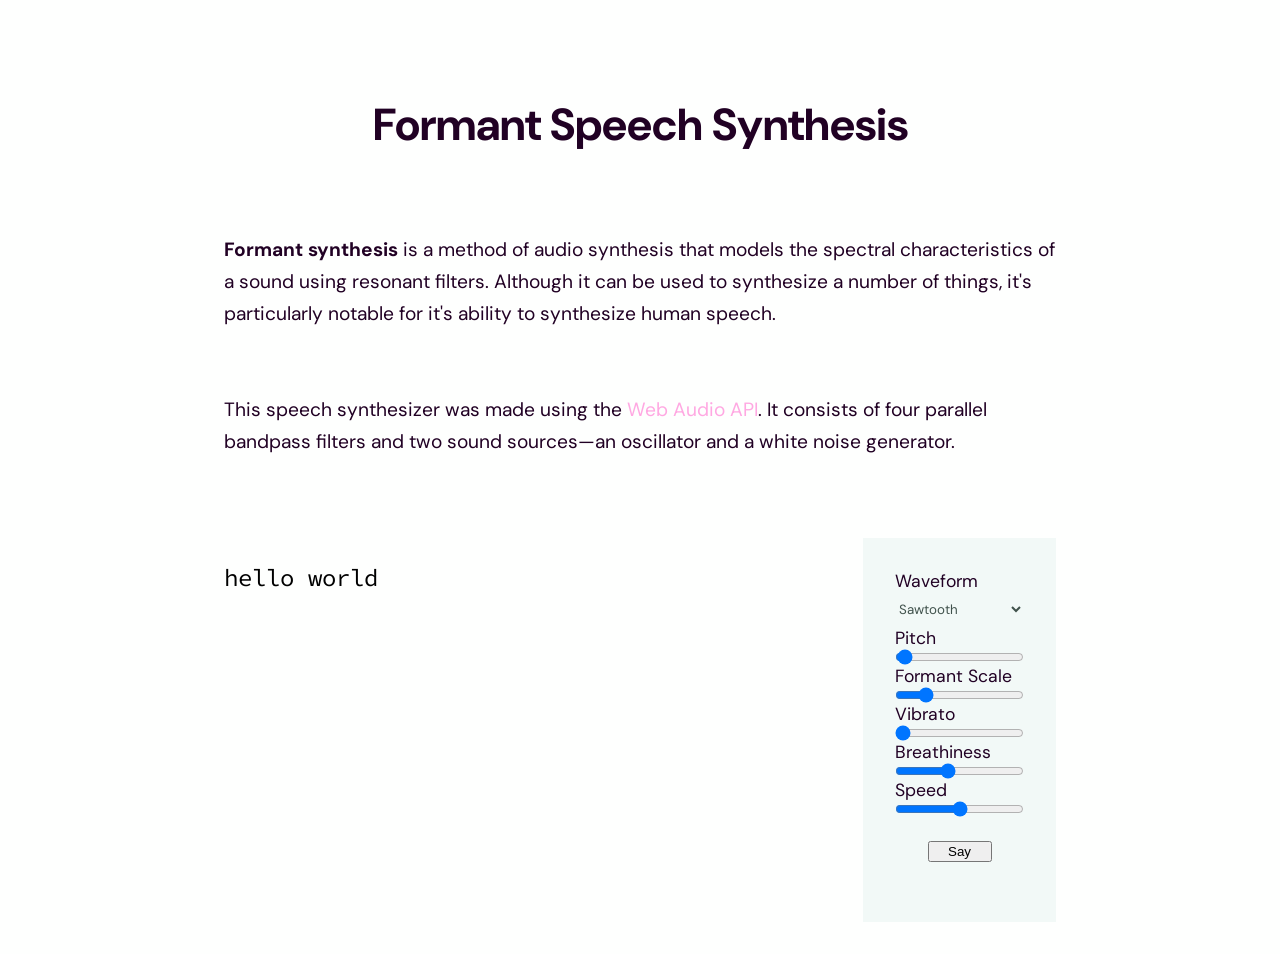
==== commit 722534be: "organizing/deleting unused code" ====
--- a/index.html
+++ b/index.html
@@ -37,9 +37,9 @@
         <label>Vibrato</label>
         <input type="range" id="vibrato" min="0" max="1" value="0" step="0.01"/>
         <label>Breathiness</label>
-        <input type="range" id="breathiness" min="0" max="1" value="0.2" step="0.01"/>
+        <input type="range" id="breathiness" min="0" max="1" value="0.4" step="0.01"/>
         <label>Speed</label>
-        <input type="range" id="speed" min="0.5" max="2" value="1" step="0.01"/>
+        <input type="range" id="speed" min="0.5" max="2.5" value="1.5" step="0.01"/>
 
         <button id="say-button">Say</button>
 
--- a/styles/style.css
+++ b/styles/style.css
@@ -53,7 +53,7 @@
     
 .text-container {
     flex-grow: 1;
-    margin-right: 1.5rem;
+    /* margin-right: 1.5rem; */
 }
     
 textarea {
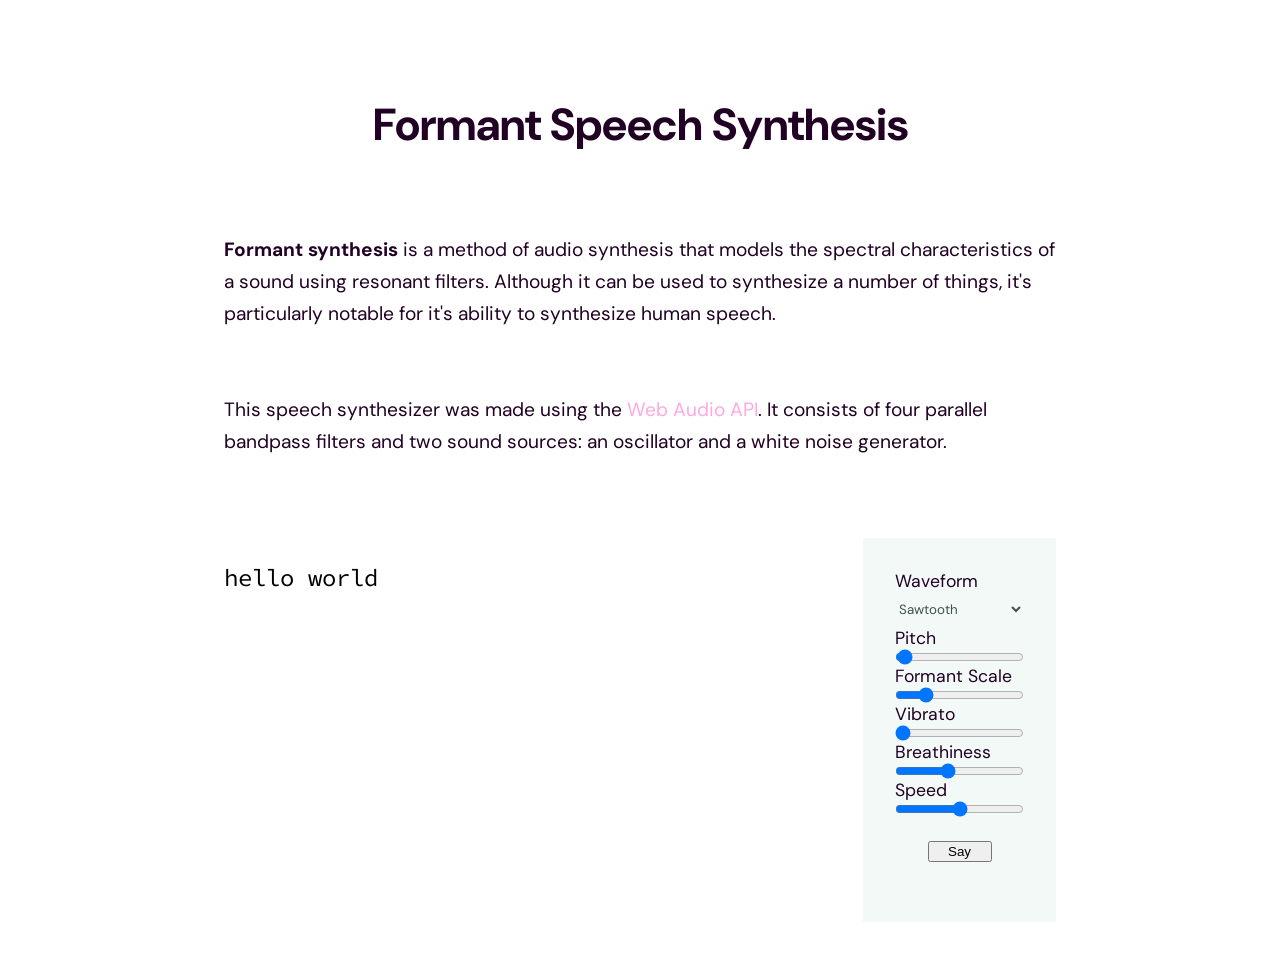
==== commit 24947bd4: "fix character issue in index.html" ====
--- a/index.html
+++ b/index.html
@@ -15,7 +15,7 @@
   <div class="container">
     <h1>Formant Speech Synthesis</h1>
     <p><strong>Formant synthesis</strong> is a method of audio synthesis that models the spectral characteristics of a sound using resonant filters. Although it can be used to synthesize a number of things, it's particularly notable for it's ability to synthesize human speech.</p>
-    <p>This speech synthesizer was made using the <a href="https://webaudioapi.com/samples/">Web Audio API</a>. It consists of four parallel bandpass filters and two sound sources—an oscillator and a white noise generator.</p>
+    <p>This speech synthesizer was made using the <a href="https://webaudioapi.com/samples/">Web Audio API</a>. It consists of four parallel bandpass filters and two sound sources: an oscillator and a white noise generator.</p>
     
     <div class="app-container">
 
